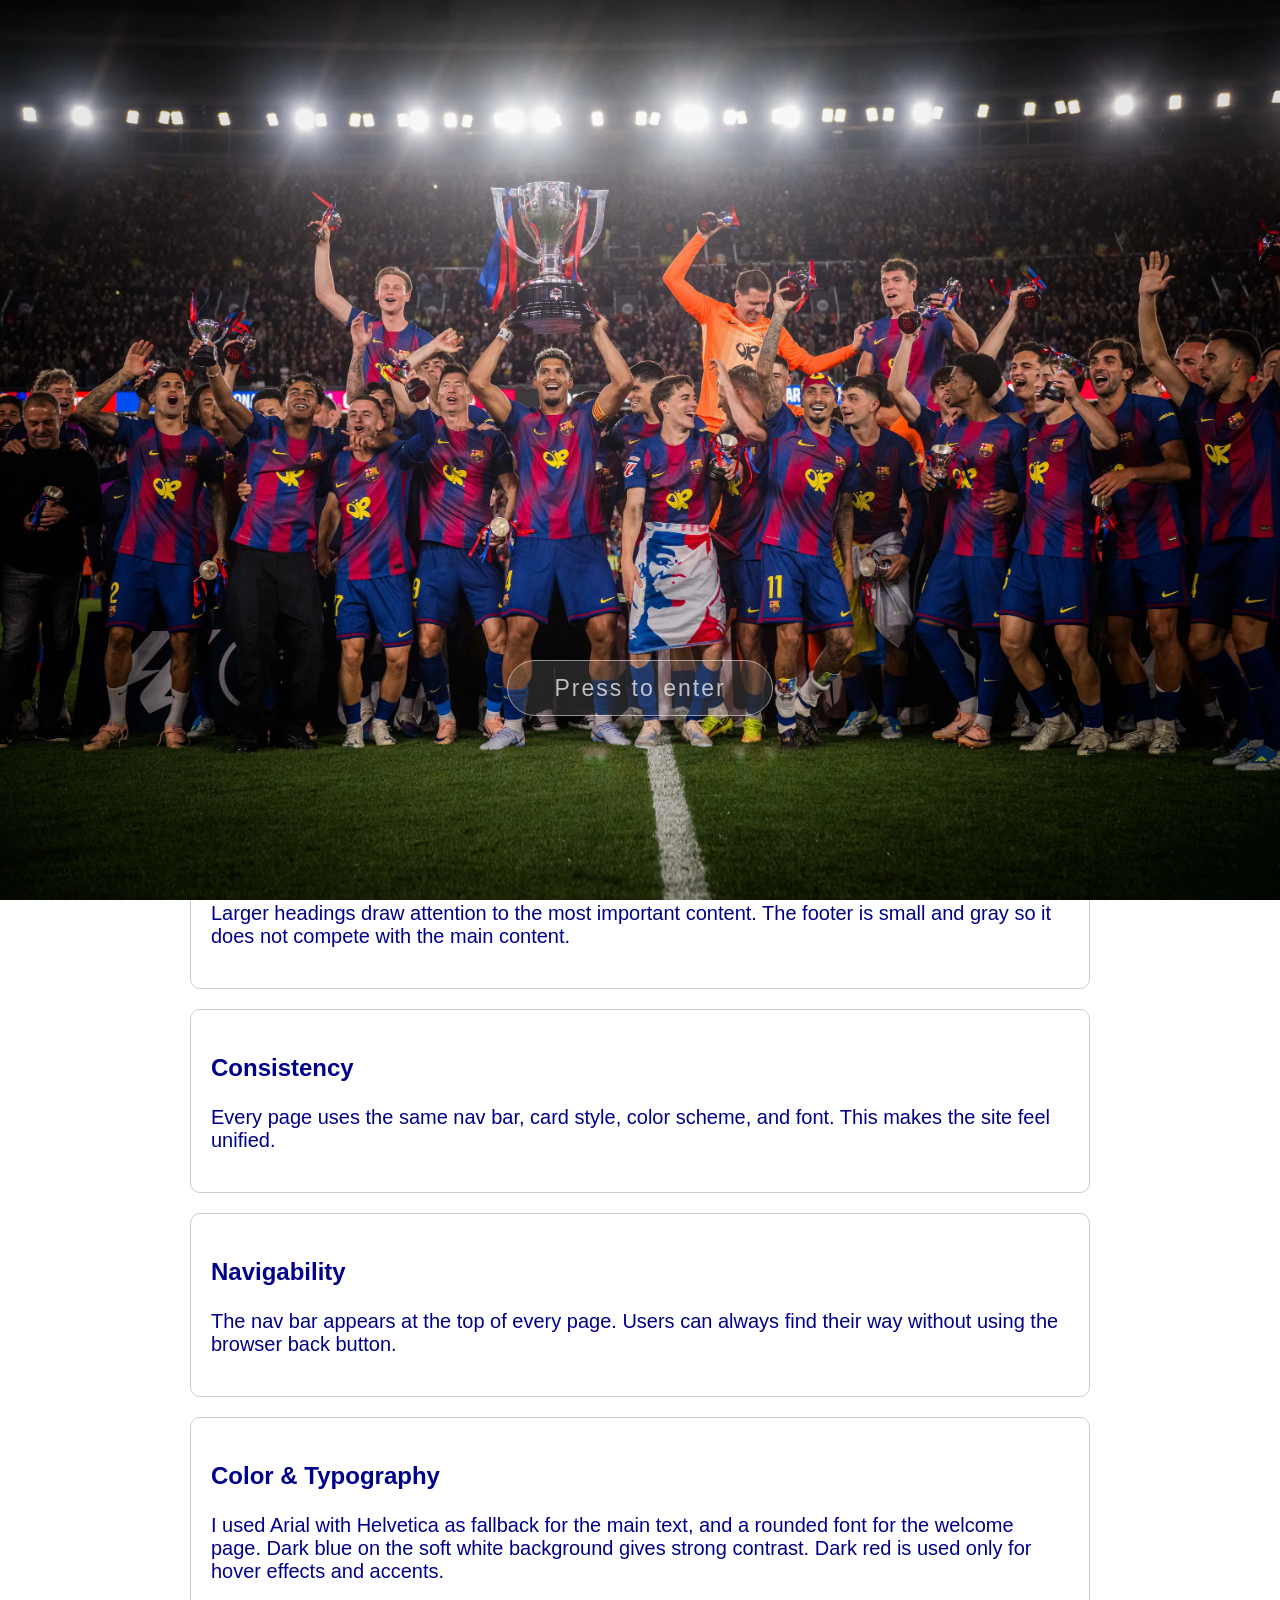
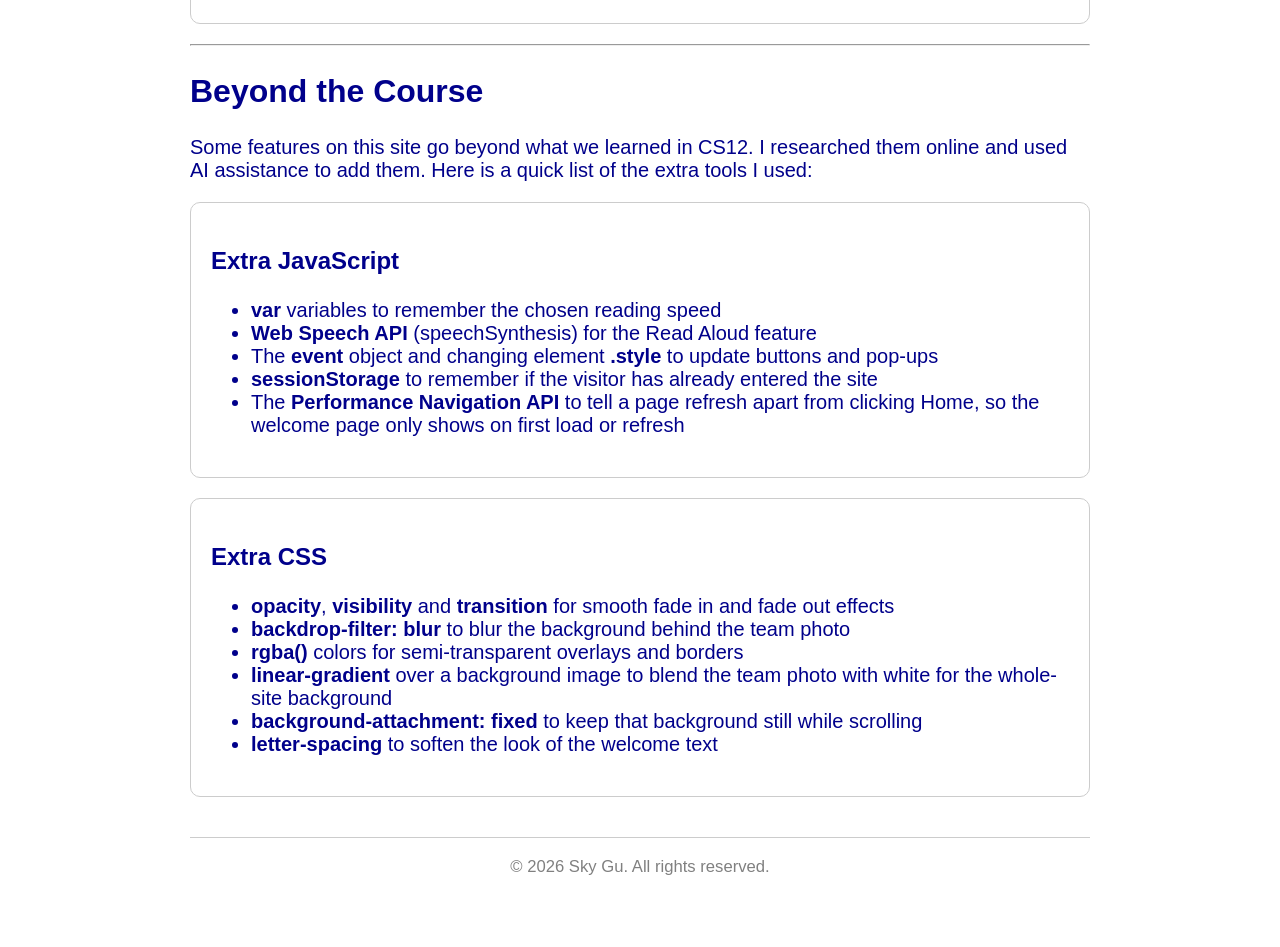
==== design-thinking.html @ 619c924e "Final Version 1.0" ====
<!DOCTYPE html>
<html lang="en">
    <head>
        <title>Design Thinking | Sky Gu</title>
        <link rel="icon" type="image/png" href="barca icon.png">
        <meta name="viewport" content="width=device-width, initial-scale=1.0">
        <link rel="stylesheet" href="styles.css">
    </head>
    <body>

        <nav>
            <ul>
                <li><a href="index.html">Home</a></li>
                <li><a href="portfolio.html">Portfolio</a></li>
                <li><a href="global-goal.html">Global Goal</a></li>
                <li><a href="accessibility.html">Accessibility</a></li>
                <li><a href="design-thinking.html">Behind the Curtain</a></li>
            </ul>
        </nav>

        <div id="main-content">

        <header>
            <h1>Design Thinking</h1>
        </header>

        <div class="card">
            <h2>My Define Statement</h2>
            <p><strong>A Grade 12 student</strong> needs a way to <strong>present their coding skills and personality online</strong> so as to <strong>build a personal portfolio and share their work with others</strong>.</p>
        </div>

        <hr>

        <h2>The 5 Stages</h2>

        <div class="stages">
            <div class="stage">
                <h3>1. Empathize</h3>
                <p>I thought about who would visit my site — classmates, teachers, or future employers.</p>
            </div>
            <div class="stage">
                <h3>2. Define</h3>
                <p>I needed a clear, readable site that shows my skills without being confusing.</p>
            </div>
            <div class="stage">
                <h3>3. Ideate</h3>
                <p>I sketched different layouts and considered color schemes and page structure.</p>
            </div>
            <div class="stage">
                <h3>4. Prototype</h3>
                <p>I built the site starting with index.html, then CSS, then more pages one at a time.</p>
            </div>
            <div class="stage">
                <h3>5. Test</h3>
                <p>I tested in the browser at every step and used DevTools to fix layout issues.</p>
            </div>
        </div>

        <hr>

        <h2>Design Principles I Applied</h2>

        <div class="card">
            <h3>Visual Hierarchy</h3>
            <p>Larger headings draw attention to the most important content. The footer is small and gray so it does not compete with the main content.</p>
        </div>

        <div class="card">
            <h3>Consistency</h3>
            <p>Every page uses the same nav bar, card style, color scheme, and font. This makes the site feel unified.</p>
        </div>

        <div class="card">
            <h3>Navigability</h3>
            <p>The nav bar appears at the top of every page. Users can always find their way without using the browser back button.</p>
        </div>

        <div class="card">
            <h3>Color &amp; Typography</h3>
            <p>I used Arial with Helvetica as fallback for the main text, and a rounded font for the welcome page. Dark blue on the soft white background gives strong contrast. Dark red is used only for hover effects and accents.</p>
        </div>

        <hr>

        <h2>Beyond the Course</h2>
        <p>Some features on this site go beyond what we learned in CS12. I researched them online and used AI assistance to add them. Here is a quick list of the extra tools I used:</p>

        <div class="card">
            <h3>Extra JavaScript</h3>
            <ul>
                <li><strong>var</strong> variables to remember the chosen reading speed</li>
                <li><strong>Web Speech API</strong> (speechSynthesis) for the Read Aloud feature</li>
                <li>The <strong>event</strong> object and changing element <strong>.style</strong> to update buttons and pop-ups</li>
                <li><strong>sessionStorage</strong> to remember if the visitor has already entered the site</li>
                <li>The <strong>Performance Navigation API</strong> to tell a page refresh apart from clicking Home, so the welcome page only shows on first load or refresh</li>
            </ul>
        </div>

        <div class="card">
            <h3>Extra CSS</h3>
            <ul>
                <li><strong>opacity</strong>, <strong>visibility</strong> and <strong>transition</strong> for smooth fade in and fade out effects</li>
                <li><strong>backdrop-filter: blur</strong> to blur the background behind the team photo</li>
                <li><strong>rgba()</strong> colors for semi-transparent overlays and borders</li>
                <li><strong>linear-gradient</strong> over a background image to blend the team photo with white for the whole-site background</li>
                <li><strong>background-attachment: fixed</strong> to keep that background still while scrolling</li>
                <li><strong>letter-spacing</strong> to soften the look of the welcome text</li>
            </ul>
        </div>

        </div>

        <footer>
            <small>&copy; 2026 Sky Gu. All rights reserved.</small>
        </footer>

        <div class="tts-wrap" id="tts-wrap">
            <div class="tts-toggle" onclick="toggleTTS()"><span id="tts-arrow">&#9660;</span></div>
            <div class="tts-bar" id="tts-bar">
                <button type="button" onclick="readPage()">&#9654; Read</button>
                <button type="button" id="btn-stop" onclick="stopReading()"><span style="font-size: 1.4em;">&#9632;</span> Stop</button>
                <button type="button" id="btn-05" onclick="setSpeed(0.5, 'btn-05')">0.5x</button>
                <button type="button" id="btn-1" style="background-color: darkred;" onclick="setSpeed(1, 'btn-1')">1x</button>
                <button type="button" id="btn-15" onclick="setSpeed(1.5, 'btn-15')">1.5x</button>
                <button type="button" id="btn-2" onclick="setSpeed(2, 'btn-2')">2x</button>
            </div>
        </div>

        <div class="intro" id="intro" onclick="enterSite()">
            <p class="intro-text"><span>Press to enter</span></p>
        </div>

        <script src="script.js"></script>
    </body>
</html>
---- styles.css ----
html {
    background-color: #ffffff;
    background-image: linear-gradient(rgba(255, 255, 255, 0.85), rgba(255, 255, 255, 0.85)), url("Laliga.jpeg");
    background-size: cover;
    background-position: center;
    background-attachment: fixed;
}

body {
    background-color: transparent;
    color: darkblue;
    font-size: 20px;
    max-width: 900px;
    margin: 0 auto;
    padding: 20px 20px 70px 20px;
    font-family: Arial, Helvetica, sans-serif;
}

h1 { font-size: 48px; margin: 0; }
h2 { font-size: 32px; }
h3 { font-size: 24px; }

nav {
    background-color: darkblue;
    padding: 12px 20px;
    border-radius: 10px;
    margin-bottom: 24px;
}

nav ul {
    display: flex;
    list-style-type: none;
    margin: 0;
    padding: 0;
    justify-content: center;
}

nav ul li {
    margin: 0 4px;
}

nav ul li a {
    color: white;
    font-size: 16px;
    padding: 6px 12px;
    text-decoration: none;
    display: inline-block;
}

nav ul li a:hover {
    background-color: darkred;
    border-radius: 5px;
}

header {
    background-color: darkblue;
    color: white;
    padding: 30px 20px;
    border-radius: 10px;
    margin-bottom: 24px;
    text-align: center;
}

header h1 {
    color: white;
}

header p {
    color: white;
    margin: 8px 0 0 0;
    font-size: 20px;
}

.card {
    background-color: white;
    padding: 20px;
    margin: 20px 0;
    border-radius: 10px;
    border: 1px solid #ccc;
}

a {
    font-size: 19px;
    color: darkblue;
    padding: 4px 8px;
    display: inline-block;
}

a:hover {
    color: white;
    background-color: darkred;
    padding: 4px 8px;
    border-radius: 5px;
    text-decoration: none;
}

img {
    border: 3px solid darkblue;
    border-radius: 10px;
    max-width: 100%;
    height: auto;
}

.tags {
    display: flex;
    justify-content: flex-start;
}

.tag {
    background-color: darkblue;
    color: white;
    padding: 6px 16px;
    border-radius: 20px;
    margin-right: 10px;
    margin-bottom: 10px;
    font-size: 16px;
}

.portfolio-grid {
    display: grid;
    grid-template-columns: 1fr 1fr 1fr;
    grid-gap: 20px;
    margin: 20px 0;
}

.portfolio-card {
    background-color: white;
    padding: 20px;
    border-radius: 10px;
    border: 1px solid #ccc;
    text-align: center;
}

.portfolio-card h3 {
    color: darkblue;
    margin-top: 0;
    text-align: center;
}

.portfolio-card p {
    text-align: center;
}

button {
    background-color: darkblue;
    color: white;
    padding: 10px 20px;
    border: none;
    border-radius: 8px;
    font-size: 16px;
    margin: 5px;
}

button:hover {
    background-color: darkred;
}

.hobby-buttons {
    display: flex;
    justify-content: flex-start;
    margin-bottom: 16px;
}

.hobby-detail {
    background-color: white;
    padding: 30px 20px;
    border-radius: 10px;
    border: 2px solid darkblue;
}

.stages {
    display: grid;
    grid-template-columns: 1fr 1fr 1fr 1fr 1fr;
    grid-gap: 12px;
    margin: 20px 0;
}

.stage {
    background-color: white;
    border: 2px solid darkblue;
    border-radius: 10px;
    padding: 14px 10px;
    text-align: center;
}

.stage h3 {
    font-size: 18px;
    margin: 0 0 8px 0;
    color: darkred;
}

.stage p {
    font-size: 15px;
    margin: 0;
}

.sdg-box {
    background-color: darkblue;
    color: white;
    padding: 24px;
    border-radius: 10px;
    margin: 20px 0;
}

.sdg-box h2 {
    color: white;
    margin-top: 0;
}

.access-list {
    list-style-type: disc;
    margin-left: 24px;
}

.access-list li {
    margin-bottom: 10px;
}

.intro {
    display: none;
    position: fixed;
    top: 0;
    bottom: 0;
    left: 0;
    right: 0;
    background-color: white;
    background-image: url("Laliga.jpeg");
    background-size: cover;
    background-position: center;
    opacity: 1;
    visibility: visible;
    transition: opacity 0.8s ease-in-out, visibility 0s linear 0.8s;
}

.intro-text {
    position: absolute;
    bottom: 22%;
    left: 0;
    right: 0;
    text-align: center;
    margin: 0;
}

.intro-text span {
    color: rgba(255, 255, 255, 0.7);
    font-family: "Arial Rounded MT Bold", "Century Gothic", sans-serif;
    font-size: 23px;
    letter-spacing: 2px;
    background-color: rgba(255, 255, 255, 0.12);
    border: 1px solid rgba(255, 255, 255, 0.5);
    border-radius: 40px;
    padding: 14px 46px;
    transition: background-color 0.4s ease-in-out, color 0.4s ease-in-out;
}

.intro-text:hover span {
    color: rgba(255, 255, 255, 0.95);
    background-color: rgba(255, 255, 255, 0.35);
}

.modal {
    position: fixed;
    top: 0;
    bottom: 0;
    left: 0;
    right: 0;
    background-color: rgba(0, 0, 0, 0.55);
    backdrop-filter: blur(5px);
    -webkit-backdrop-filter: blur(5px);
    text-align: center;
    padding-top: 80px;
    visibility: hidden;
    opacity: 0;
}

.modal-photo {
    display: inline-block;
}

.modal img {
    max-width: 80%;
    height: auto;
    border-radius: 10px;
    border: 3px solid white;
}

.modal button {
    margin-top: 16px;
    display: block;
    margin-left: auto;
    margin-right: auto;
}

.tts-wrap {
    position: fixed;
    bottom: 0;
    left: 0;
    width: 100%;
    transition: bottom 0.4s ease-in-out;
}

.tts-toggle {
    width: 54px;
    margin: 0 auto;
    background-color: darkblue;
    color: white;
    text-align: center;
    border-radius: 10px 10px 0 0;
    font-size: 14px;
    padding: 3px 0;
    cursor: default;
}

.tts-bar {
    width: 100%;
    background-color: darkblue;
    padding: 10px;
    text-align: center;
}

.tts-bar button {
    font-size: 16px;
    font-weight: bold;
    padding: 8px 16px;
    margin: 0 4px;
}

footer {
    text-align: center;
    margin-top: 40px;
    padding-top: 16px;
    border-top: 1px solid #ccc;
    color: gray;
}

@media (max-width: 700px) {
    body {
        padding: 10px;
        font-size: 17px;
    }

    h1 { font-size: 32px; }
    h2 { font-size: 24px; }

    nav ul {
        display: block;
        text-align: center;
    }

    nav ul li {
        margin: 4px 0;
        display: block;
    }

    .portfolio-grid {
        grid-template-columns: 1fr;
    }

    .stages {
        grid-template-columns: 1fr;
    }

    .tags {
        display: block;
    }

    .hobby-buttons {
        display: block;
    }
}
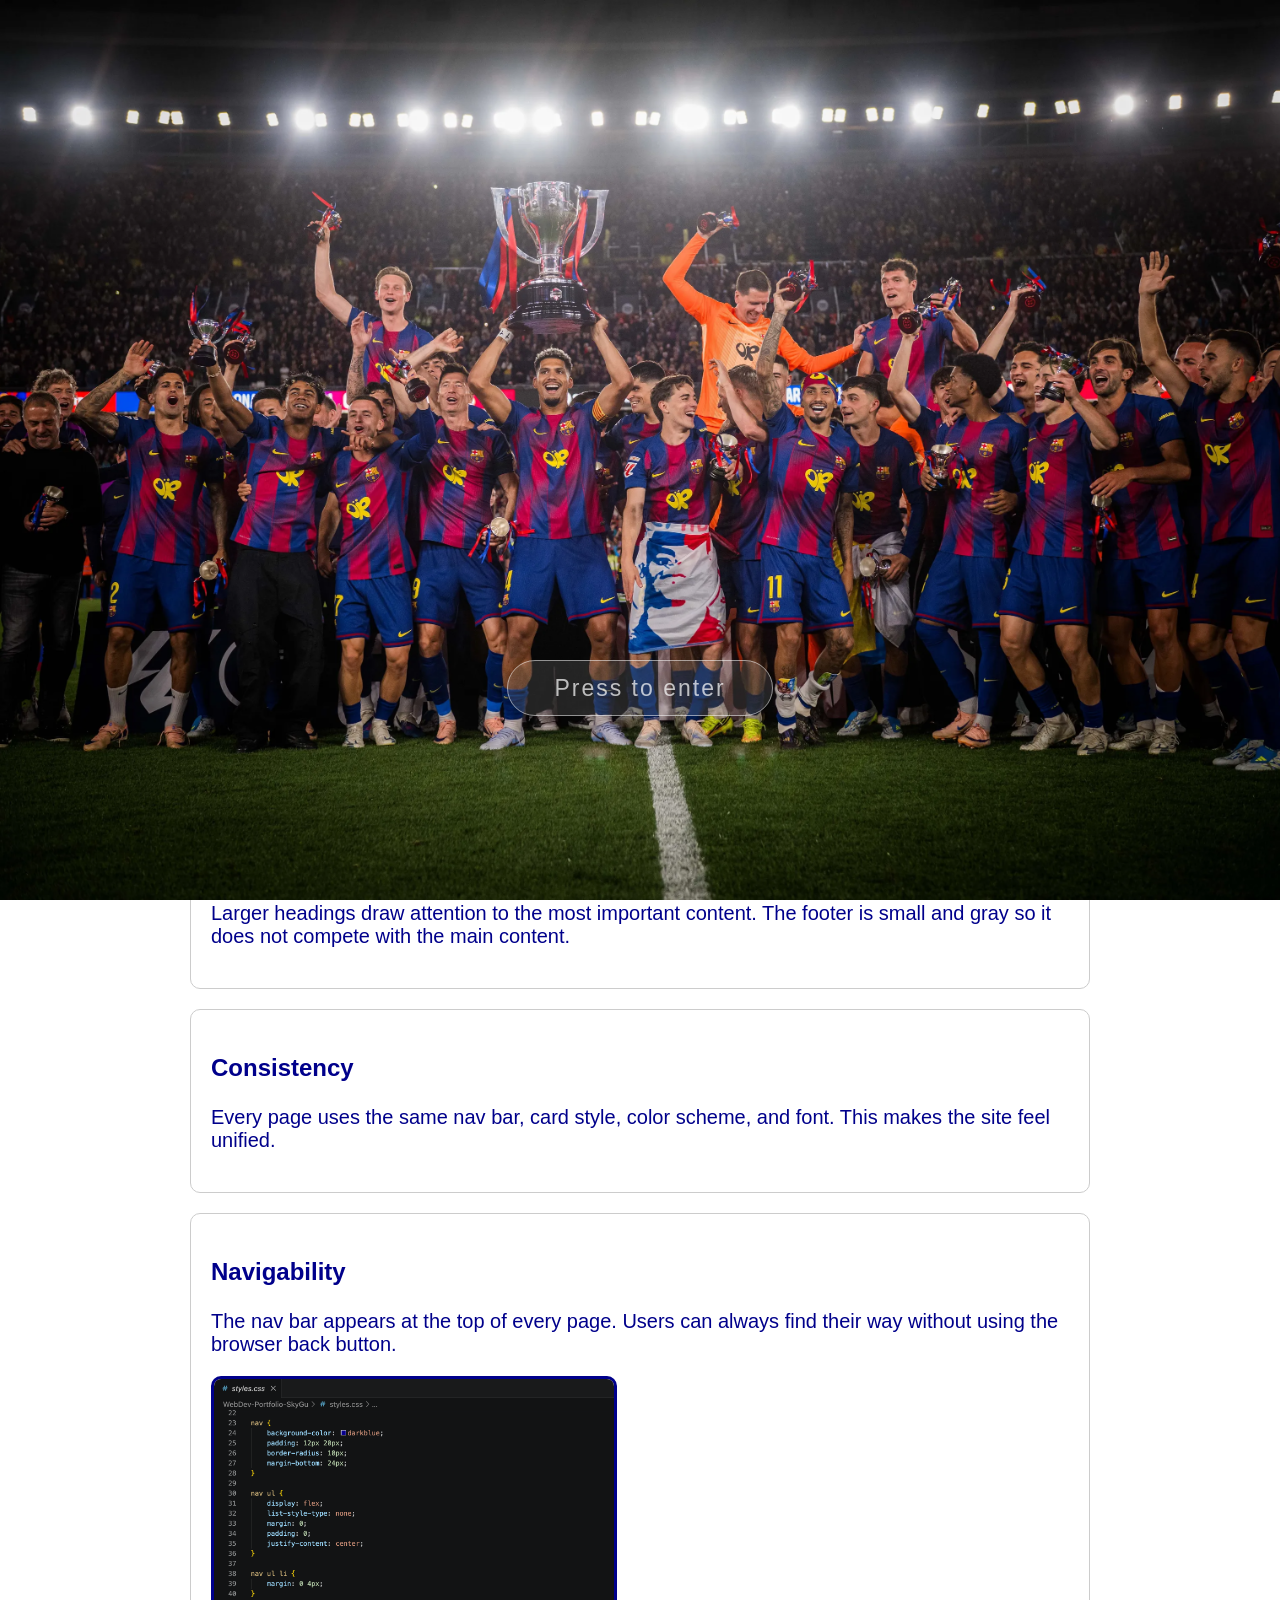
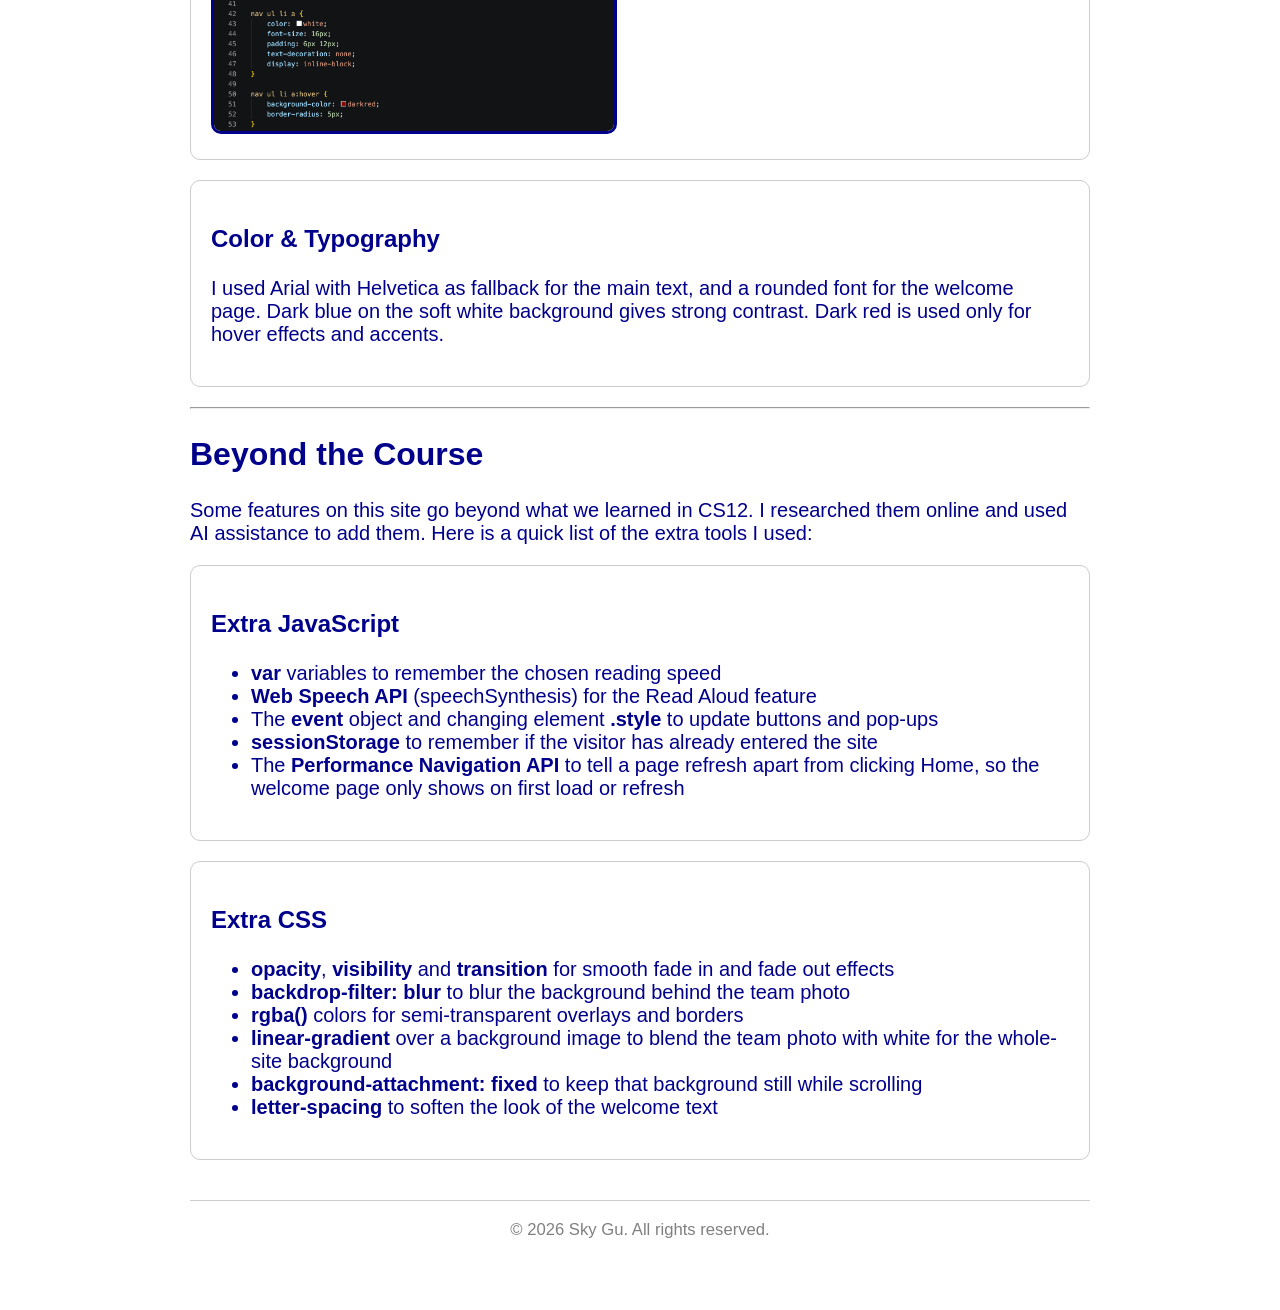
==== commit 683f436f: "Add nav screenshot" ====
--- a/design-thinking.html
+++ b/design-thinking.html
@@ -73,6 +73,7 @@
         <div class="card">
             <h3>Navigability</h3>
             <p>The nav bar appears at the top of every page. Users can always find their way without using the browser back button.</p>
+            <img src="navv.png" alt="Navigation bar example" width="400">
         </div>
 
         <div class="card">
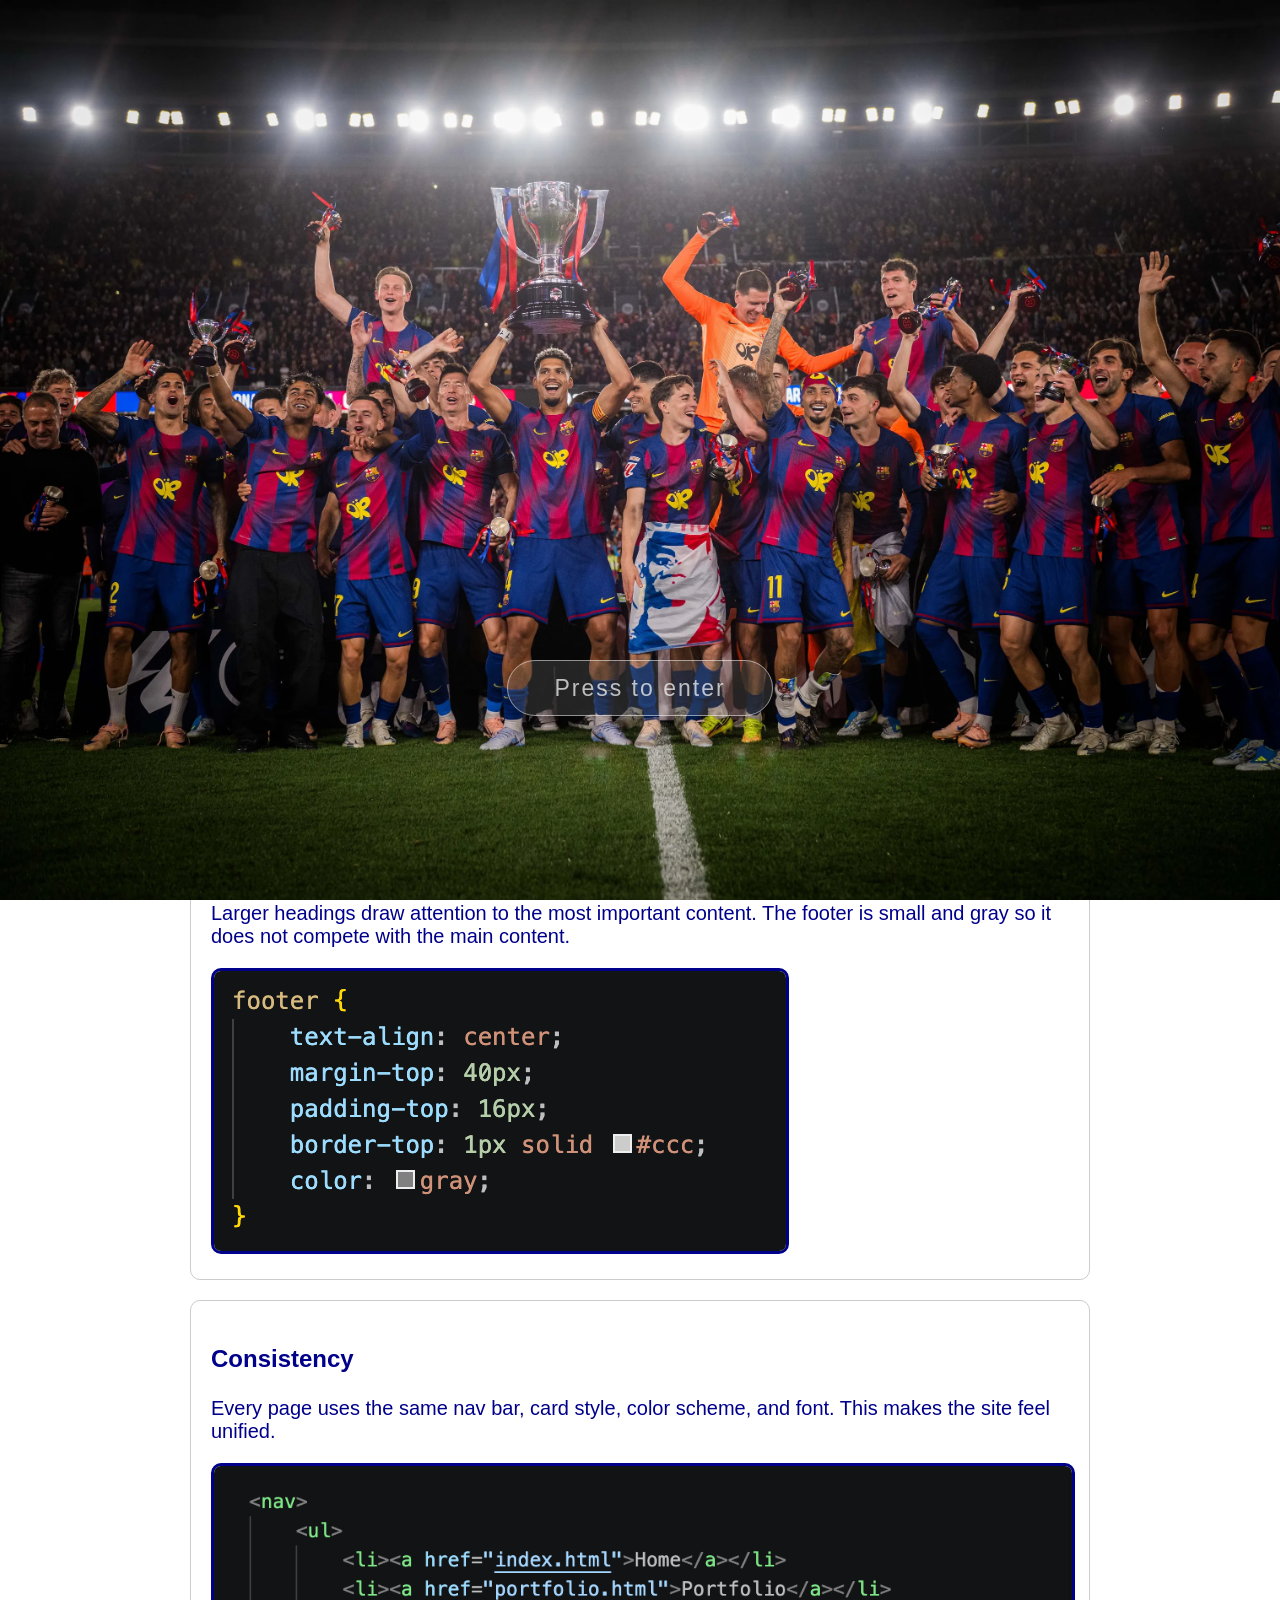
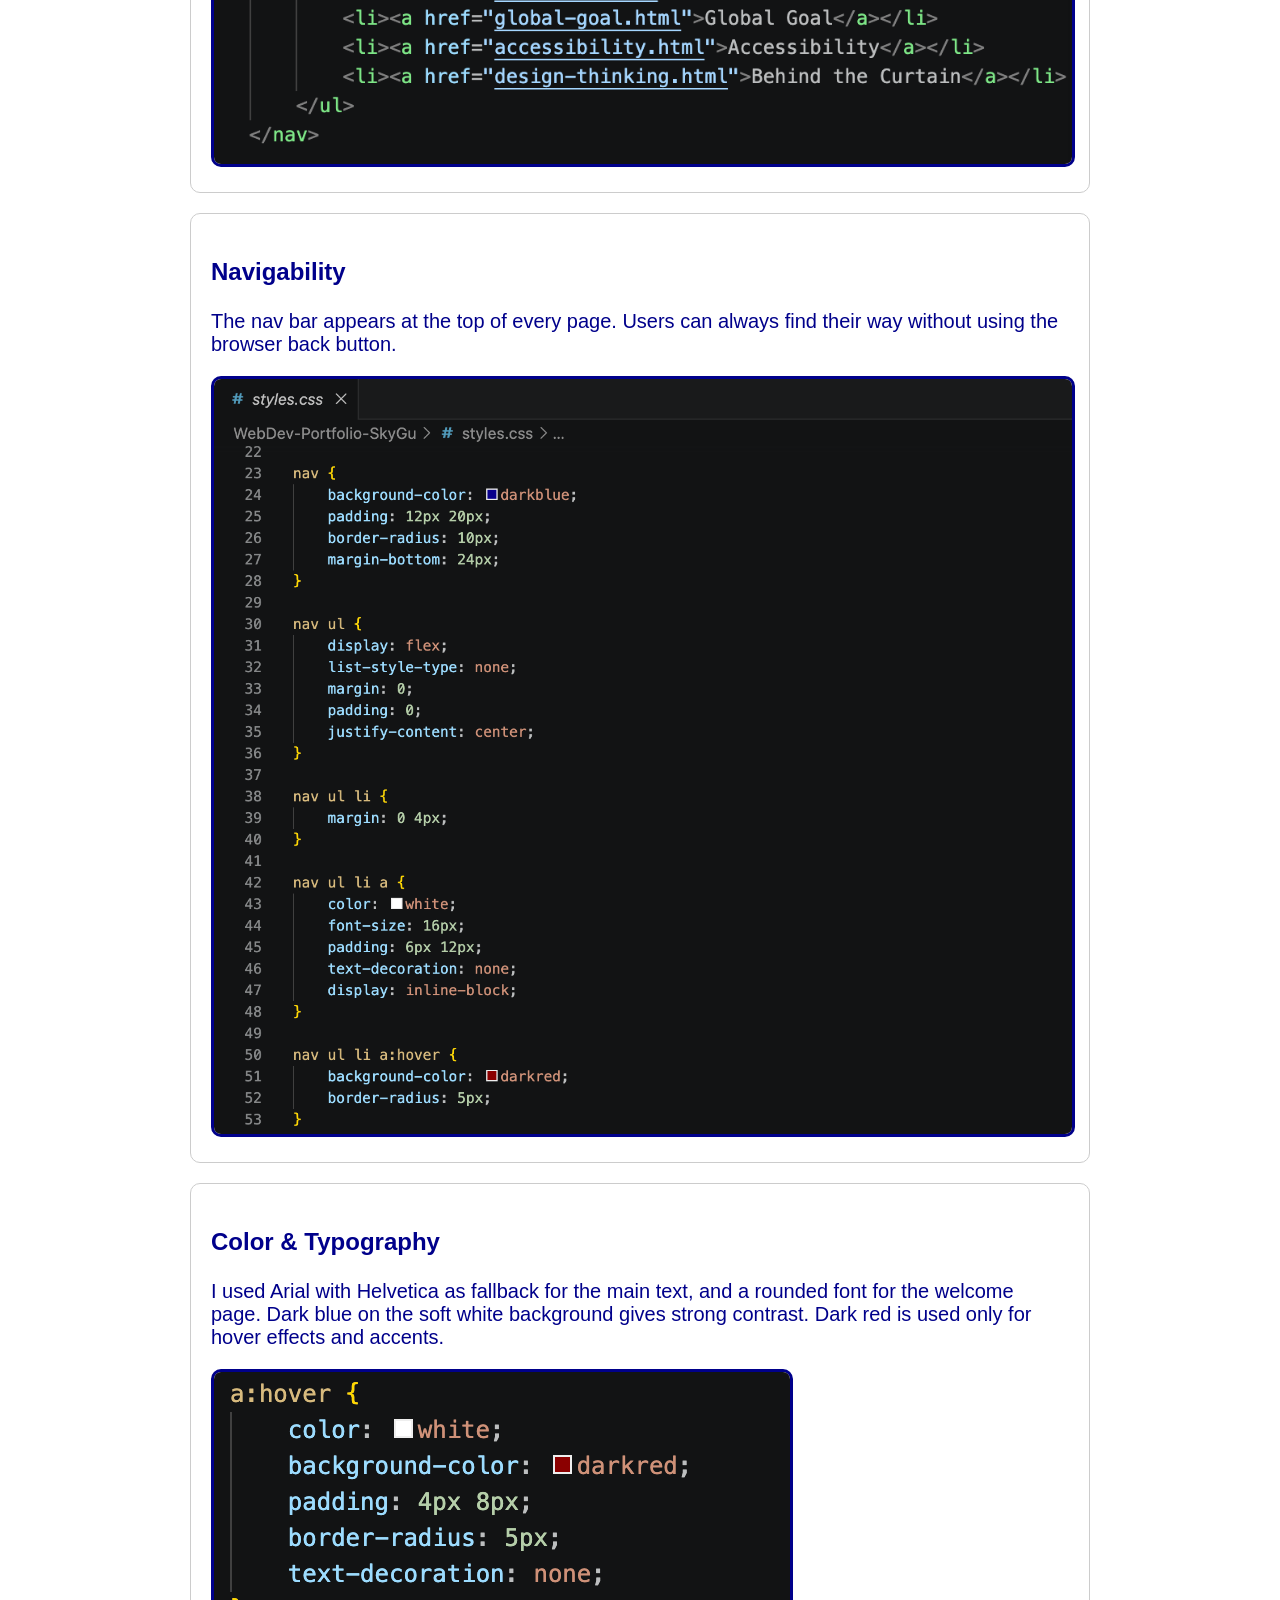
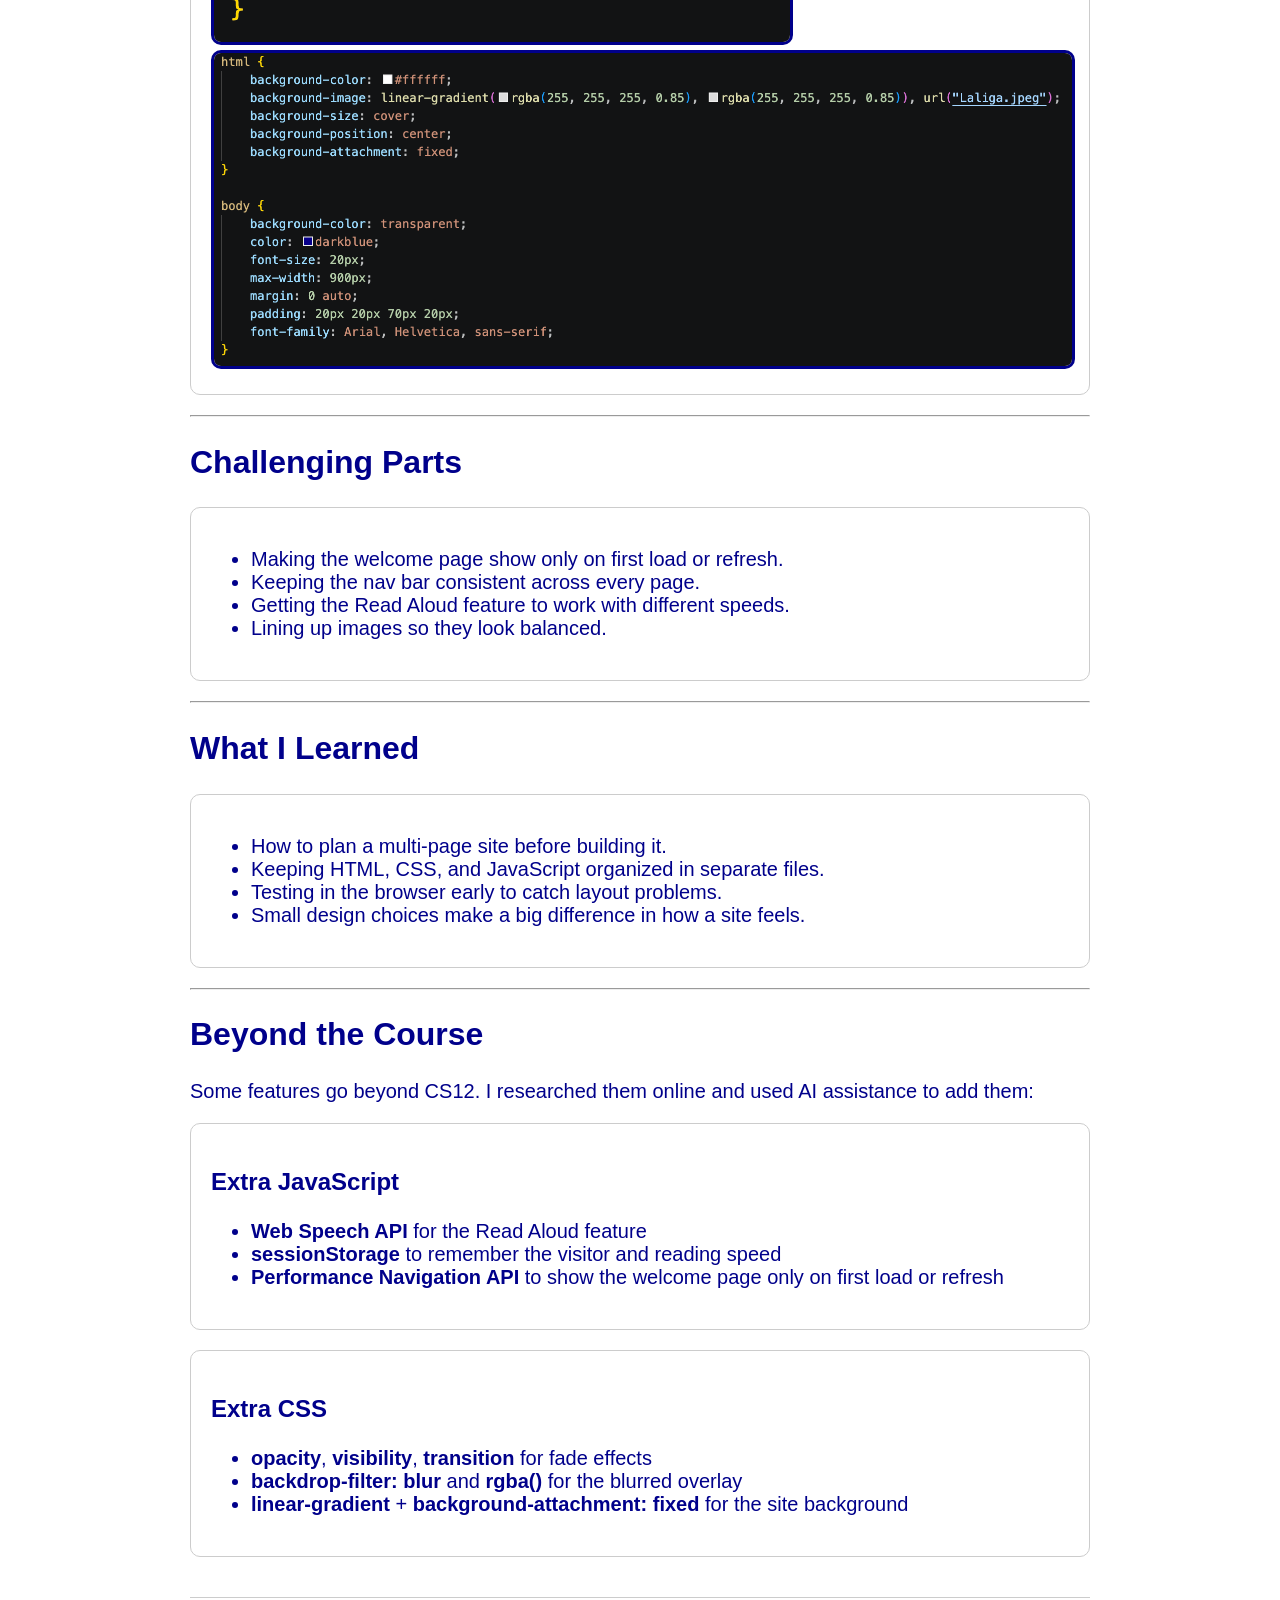
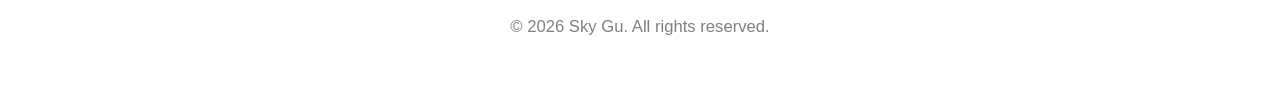
==== commit 3424d388: "Final Version 1.1" ====
--- a/design-thinking.html
+++ b/design-thinking.html
@@ -36,7 +36,7 @@
         <div class="stages">
             <div class="stage">
                 <h3>1. Empathize</h3>
-                <p>I thought about who would visit my site — classmates, teachers, or future employers.</p>
+                <p>I thought about who would visit my site: classmates, teachers, friends.</p>
             </div>
             <div class="stage">
                 <h3>2. Define</h3>
@@ -63,49 +63,74 @@
         <div class="card">
             <h3>Visual Hierarchy</h3>
             <p>Larger headings draw attention to the most important content. The footer is small and gray so it does not compete with the main content.</p>
+            <img src="footer.png" alt="Footer example" height="150">
         </div>
 
         <div class="card">
             <h3>Consistency</h3>
             <p>Every page uses the same nav bar, card style, color scheme, and font. This makes the site feel unified.</p>
+            <img src="nav.png" alt="Consistent nav bar example" height="150">
         </div>
 
         <div class="card">
             <h3>Navigability</h3>
             <p>The nav bar appears at the top of every page. Users can always find their way without using the browser back button.</p>
-            <img src="navv.png" alt="Navigation bar example" width="400">
+            <img src="navv.png" alt="Navigation bar example" height="150">
         </div>
 
         <div class="card">
             <h3>Color &amp; Typography</h3>
             <p>I used Arial with Helvetica as fallback for the main text, and a rounded font for the welcome page. Dark blue on the soft white background gives strong contrast. Dark red is used only for hover effects and accents.</p>
+            <img src="hovers.png" alt="Hover effect example" height="150">
+            <img src="colors.png" alt="Color scheme example" height="180">
+        </div>
+
+        <hr>
+
+        <h2>Challenging Parts</h2>
+
+        <div class="card">
+            <ul>
+                <li>Making the welcome page show only on first load or refresh.</li>
+                <li>Keeping the nav bar consistent across every page.</li>
+                <li>Getting the Read Aloud feature to work with different speeds.</li>
+                <li>Lining up images so they look balanced.</li>
+            </ul>
+        </div>
+
+        <hr>
+
+        <h2>What I Learned</h2>
+
+        <div class="card">
+            <ul>
+                <li>How to plan a multi-page site before building it.</li>
+                <li>Keeping HTML, CSS, and JavaScript organized in separate files.</li>
+                <li>Testing in the browser early to catch layout problems.</li>
+                <li>Small design choices make a big difference in how a site feels.</li>
+            </ul>
         </div>
 
         <hr>
 
         <h2>Beyond the Course</h2>
-        <p>Some features on this site go beyond what we learned in CS12. I researched them online and used AI assistance to add them. Here is a quick list of the extra tools I used:</p>
+        <p>Some features go beyond CS12. I researched them online and used AI assistance to add them:</p>
 
         <div class="card">
             <h3>Extra JavaScript</h3>
             <ul>
-                <li><strong>var</strong> variables to remember the chosen reading speed</li>
-                <li><strong>Web Speech API</strong> (speechSynthesis) for the Read Aloud feature</li>
-                <li>The <strong>event</strong> object and changing element <strong>.style</strong> to update buttons and pop-ups</li>
-                <li><strong>sessionStorage</strong> to remember if the visitor has already entered the site</li>
-                <li>The <strong>Performance Navigation API</strong> to tell a page refresh apart from clicking Home, so the welcome page only shows on first load or refresh</li>
+                <li><strong>Web Speech API</strong> for the Read Aloud feature</li>
+                <li><strong>sessionStorage</strong> to remember the visitor and reading speed</li>
+                <li><strong>Performance Navigation API</strong> to show the welcome page only on first load or refresh</li>
             </ul>
         </div>
 
         <div class="card">
             <h3>Extra CSS</h3>
             <ul>
-                <li><strong>opacity</strong>, <strong>visibility</strong> and <strong>transition</strong> for smooth fade in and fade out effects</li>
-                <li><strong>backdrop-filter: blur</strong> to blur the background behind the team photo</li>
-                <li><strong>rgba()</strong> colors for semi-transparent overlays and borders</li>
-                <li><strong>linear-gradient</strong> over a background image to blend the team photo with white for the whole-site background</li>
-                <li><strong>background-attachment: fixed</strong> to keep that background still while scrolling</li>
-                <li><strong>letter-spacing</strong> to soften the look of the welcome text</li>
+                <li><strong>opacity</strong>, <strong>visibility</strong>, <strong>transition</strong> for fade effects</li>
+                <li><strong>backdrop-filter: blur</strong> and <strong>rgba()</strong> for the blurred overlay</li>
+                <li><strong>linear-gradient</strong> + <strong>background-attachment: fixed</strong> for the site background</li>
             </ul>
         </div>
 
--- a/styles.css
+++ b/styles.css
@@ -367,4 +367,4 @@
     .hobby-buttons {
         display: block;
     }
-}+}
